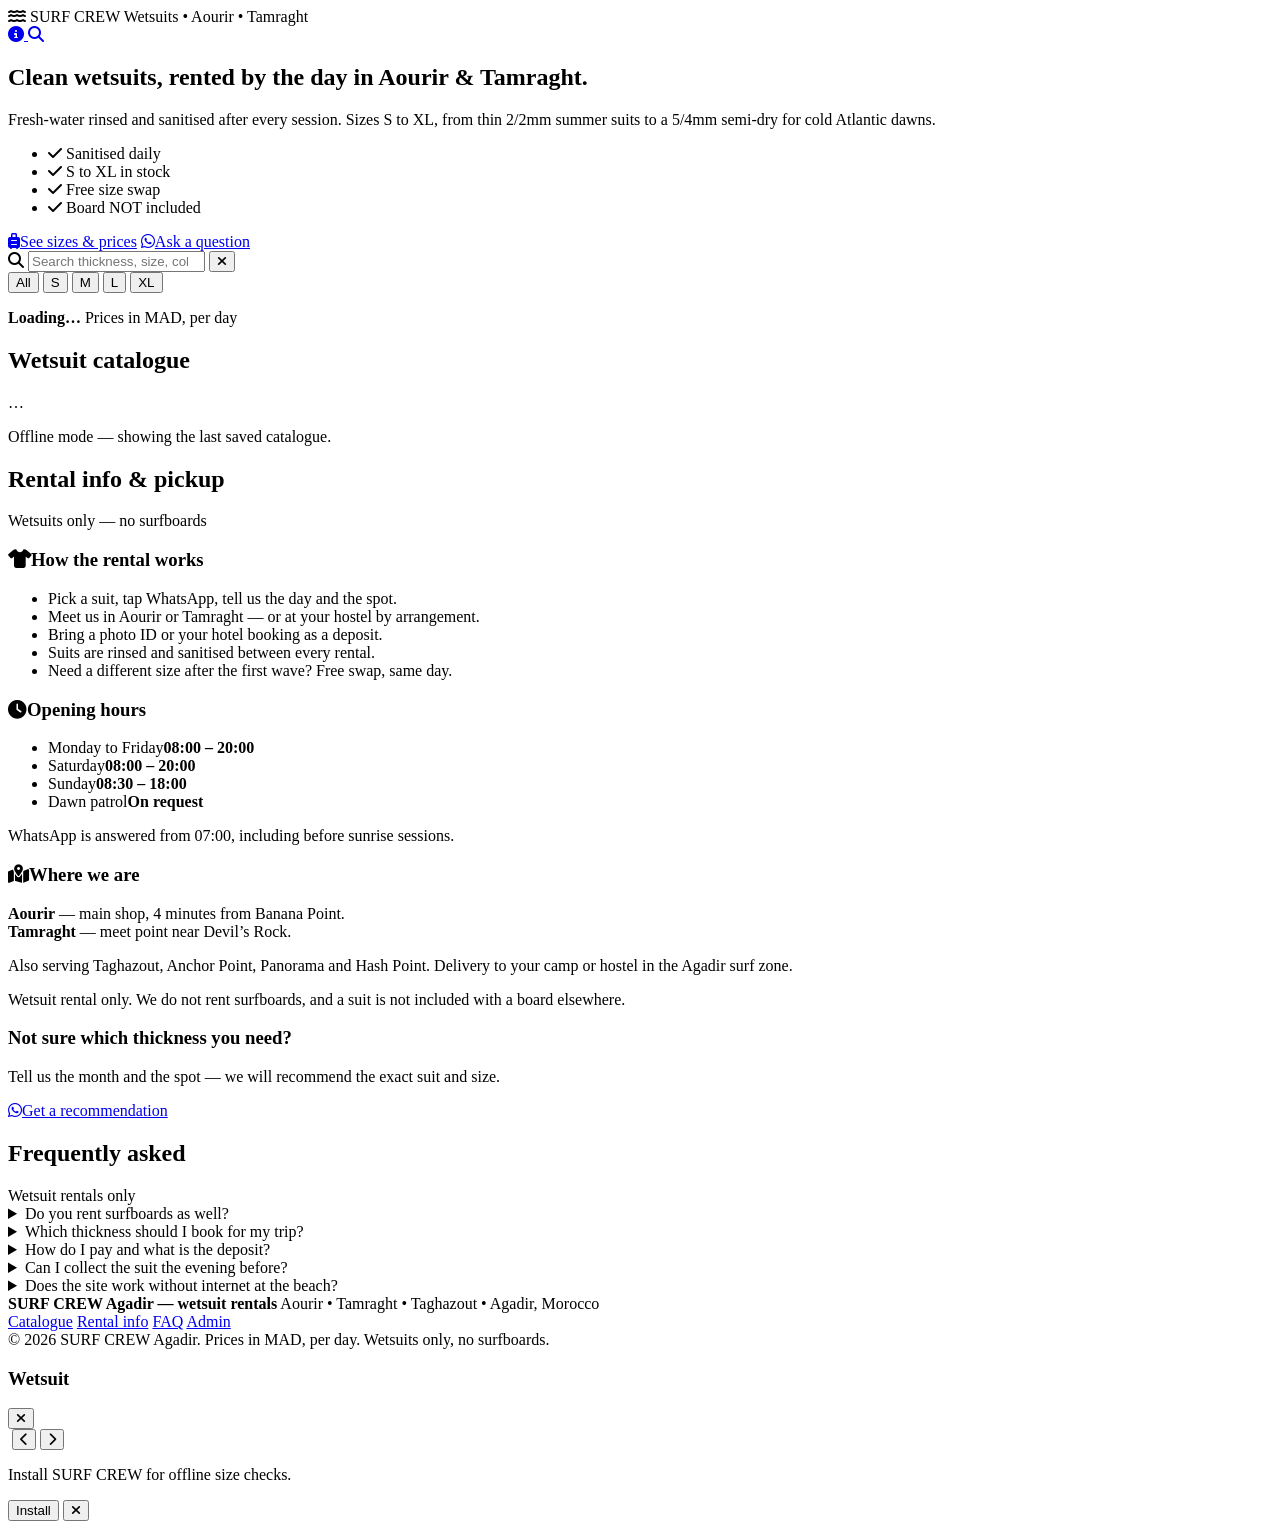
==== index.html @ 826ecfb9 "Add files via upload SURF CREW catalogue" ====
<!DOCTYPE html>
<!--
=================================================================================
  SURF CREW AGADIR - WETSUIT RENTALS  |  static catalogue, no build step
=================================================================================

  HOW TO PUT THIS WEBSITE ONLINE FOR FREE ON NETLIFY (UNDER 2 MINUTES)
  -----------------------------------------------------------------------------
  STEP 0 - Change your WhatsApp number (30 seconds, do this first)
      Open the file  js/app.js  in any text editor.
      Find the line near the top that says:
            const WHATSAPP_NUMBER = "2126XXXXXXX";
      Replace it with YOUR number in international format, digits only,
      no plus sign, no spaces, no leading zero.
      Example: local 06 12 34 56 78  becomes   const WHATSAPP_NUMBER = "212612345678";
      Save the file. Every green WhatsApp button on the site now messages you.

  STEP 1 - Drag and drop onto Netlify (about 60 seconds, no account fee)
      a) Zip this whole folder (index.html, css/, js/, content/, images/, admin/,
         manifest.json, sw.js, _redirects, robots.txt, sitemap.xml).
         On Mac: right-click the folder > Compress. On Windows: right-click > Send to > Compressed folder.
      b) Go to https://app.netlify.com/drop
      c) Drag the ZIP file onto the page. Netlify uploads it and gives you a live
         link like https://surf-crew-agadir.netlify.app  within seconds.
         The site is now LIVE and real customers can open it on their phones.
      d) Optional: "Claim your site" to keep it forever on your free account.

  STEP 2 - Optional custom domain such as surfcrewagadir.com
      a) In Netlify open: Site configuration > Domain management > Add a domain.
      b) Type your domain, then follow the DNS instructions shown
         (either change nameservers to Netlify, or add the CNAME/A record at your registrar).
      c) Wait for the free HTTPS certificate (usually a few minutes, up to 24 h for DNS).
      If you do not own a domain yet, the free .netlify.app address from STEP 1
      already works perfectly and is what you should share on Instagram and WhatsApp.

  STEP 3 - Git setup so you can use the admin panel at  /admin  (5 minutes)
      The admin panel writes to your GitHub repository, so it needs the site to be
      deployed FROM Git rather than dragged in by hand.
      a) Create a free GitHub account, then create a new EMPTY repository
         called e.g. surf-crew-agadir (do not add a README).
      b) Open a terminal in this folder and run, replacing the URL with yours:
            git init
            git add .
            git commit -m "SURF CREW Agadir wetsuit catalogue"
            git branch -M main
            git remote add origin https://github.com/YOUR-USERNAME/surf-crew-agadir.git
            git push -u origin main
      c) In Netlify: Add new site > Import an existing project > GitHub > pick
         the repository. Netlify reads netlify.toml automatically, so the build
         command and publish directory are already correct. Click Deploy.
      d) Site configuration > Identity > Enable Identity.
      e) Identity > Services > Git Gateway > Enable Git Gateway.
         (This is what lets the admin panel save to GitHub on your behalf.
          You do NOT need to create a GitHub token or paste any API key.)
      f) Identity > Invite users > invite your own email, open the invitation
         email, and set a password.
      g) Open  https://YOUR-SITE.netlify.app/admin  and log in. You can now add a
         wetsuit, upload a photo, change a price and mark stock as available,
         last one or out of stock. Saving commits a Markdown file to
         content/products/ and Netlify rebuilds the site automatically.
      Note: the drag-and-drop site from STEP 1 shows the catalogue immediately;
      only the /admin editing panel needs the GitHub + Identity steps above.

  ADDING A PRODUCT BY HAND (2 minutes)
      1. Copy any file in content/products/ and rename it, e.g. wetsuit-6-new.md
      2. Edit the lines between the two  ---  marks (name, size, price, stock, image)
      3. Put your photo in images/uploads/ and point the "image:" line at it
      4. That is all. On the next deploy the build script regenerates
         content/products/index.json for you, so there is no list to update.
      5. Commit and push (or re-drag the folder onto https://app.netlify.com/drop)
      Valid sizes are S, M, L and XL. Valid stock values are available, last, out.

  QUESTIONS ON A RENTAL?  Every WhatsApp button opens a chat with the wetsuit
  name, size and price already written for the customer.
=================================================================================
-->
<html lang="en">
<head>
  <meta charset="utf-8">
  <meta name="viewport" content="width=device-width, initial-scale=1, viewport-fit=cover">
  <title>SURF CREW Agadir — Wetsuit Rentals in Aourir &amp; Tamraght</title>
  <meta name="description" content="Rent clean, sanitised wetsuits in Aourir and Tamraght, Agadir. Sizes S to XL, summer 2/2mm to winter 5/4mm semi-dry. From 480 MAD per day. Order on WhatsApp.">
  <meta name="theme-color" content="#061525">
  <meta name="author" content="SURF CREW Agadir">
  <link rel="canonical" href="https://surfcrewagadir.com/">

  <!-- Open Graph / social sharing -->
  <meta property="og:type" content="website">
  <meta property="og:title" content="SURF CREW Agadir — Wetsuit Rentals">
  <meta property="og:description" content="Wetsuit rentals in Aourir and Tamraght. Sizes S to XL, from 480 MAD per day. Order on WhatsApp.">
  <meta property="og:image" content="images/uploads/hero-tamraght-surf.jpg">
  <meta name="twitter:card" content="summary_large_image">

  <!-- PWA -->
  <link rel="manifest" href="manifest.json">
  <link rel="icon" href="images/favicon.svg" type="image/svg+xml">
  <link rel="apple-touch-icon" href="icons/icon.svg">
  <meta name="apple-mobile-web-app-capable" content="yes">
  <meta name="apple-mobile-web-app-status-bar-style" content="black-translucent">
  <meta name="apple-mobile-web-app-title" content="SURF CREW">

  <!-- Fonts + icons -->
  <link rel="preconnect" href="https://fonts.googleapis.com">
  <link rel="preconnect" href="https://fonts.gstatic.com" crossorigin>
  <link href="https://fonts.googleapis.com/css2?family=Inter:wght@400;500;600;700;800&display=swap" rel="stylesheet">
  <link rel="stylesheet" href="https://cdn.jsdelivr.net/npm/@fortawesome/fontawesome-free@6.4.0/css/all.min.css">
  <link rel="stylesheet" href="css/style.css">

  <!-- Local business structured data (helps Google show your rental shop) -->
  <script type="application/ld+json">
  {
    "@context": "https://schema.org",
    "@type": "SportingGoodsStore",
    "name": "SURF CREW Agadir",
    "description": "Wetsuit rentals in Aourir and Tamraght, Agadir, Morocco. Sizes S to XL from 480 MAD per day.",
    "image": "images/uploads/hero-tamraght-surf.jpg",
    "priceRange": "480-950 MAD",
    "areaServed": ["Aourir", "Tamraght", "Taghazout", "Agadir"],
    "address": {
      "@type": "PostalAddress",
      "addressLocality": "Aourir",
      "addressRegion": "Agadir",
      "addressCountry": "MA"
    },
    "openingHours": "Mo-Su 08:00-20:00"
  }
  </script>
</head>
<body>
  <a class="sr-only" href="#catalog-section">Skip to the wetsuit catalogue</a>

  <header class="site-header" id="site-header">
    <div class="header-inner">
      <div class="brand">
        <span class="brand-mark" aria-hidden="true"><i class="fa-solid fa-water"></i></span>
        <span class="brand-text">
          <span class="brand-name">SURF CREW</span>
          <span class="brand-sub">Wetsuits • Aourir • Tamraght</span>
        </span>
      </div>
      <div class="header-actions">
        <a class="icon-btn" href="#info-section" aria-label="Rental info and opening hours">
          <i class="fa-solid fa-circle-info" aria-hidden="true"></i>
        </a>
        <a class="icon-btn" href="#catalog-section" aria-label="Browse wetsuits">
          <i class="fa-solid fa-magnifying-glass" aria-hidden="true"></i>
        </a>
      </div>
    </div>
  </header>

  <main>
    <section class="hero" id="hero-section">
      <div class="wrap">
        <h2>Clean wetsuits, rented by the day in Aourir &amp; Tamraght.</h2>
        <p>Fresh-water rinsed and sanitised after every session. Sizes S to XL, from thin 2/2mm summer suits to a 5/4mm semi-dry for cold Atlantic dawns.</p>
        <ul class="hero-points">
          <li><i class="fa-solid fa-check" aria-hidden="true"></i> Sanitised daily</li>
          <li><i class="fa-solid fa-check" aria-hidden="true"></i> S to XL in stock</li>
          <li><i class="fa-solid fa-check" aria-hidden="true"></i> Free size swap</li>
          <li><i class="fa-solid fa-check" aria-hidden="true"></i> Board NOT included</li>
        </ul>
        <div class="hero-cta">
          <a class="btn btn-accent" href="#catalog-section"><i class="fa-solid fa-suitcase-rolling" aria-hidden="true"></i>See sizes &amp; prices</a>
          <a class="btn btn-ghost" data-wa-link="hero" href="https://wa.me/2126XXXXXXX?text=Hi%20SURF%20CREW%20Agadir%2C%20I%20would%20like%20to%20rent%20a%20wetsuit." target="_blank" rel="noopener"><i class="fa-brands fa-whatsapp" aria-hidden="true"></i>Ask a question</a>
        </div>
      </div>
    </section>

    <section class="filter-bar" id="filter-bar" aria-label="Filter wetsuits">
      <div class="filter-inner">
        <div class="search-field">
          <i class="fa-solid fa-magnifying-glass search-icon" aria-hidden="true"></i>
          <label class="sr-only" for="search-input">Search wetsuits by name, size or thickness</label>
          <input id="search-input" type="search" placeholder="Search thickness, size, colour…" autocomplete="off" enterkeyhint="search">
          <button class="search-clear" id="search-clear" type="button" aria-label="Clear search"><i class="fa-solid fa-xmark" aria-hidden="true"></i></button>
        </div>

        <div class="size-chips" role="group" aria-label="Filter by size">
          <button class="chip" type="button" data-size="ALL" aria-pressed="true">All</button>
          <button class="chip" type="button" data-size="S" aria-pressed="false">S</button>
          <button class="chip" type="button" data-size="M" aria-pressed="false">M</button>
          <button class="chip" type="button" data-size="L" aria-pressed="false">L</button>
          <button class="chip" type="button" data-size="XL" aria-pressed="false">XL</button>
        </div>

        <p class="result-line">
          <strong id="result-count">Loading…</strong>
          <span>Prices in MAD, per day</span>
        </p>
      </div>
    </section>

    <section class="catalog wrap" id="catalog-section" aria-labelledby="catalog-title">
      <div class="section-head">
        <h2 id="catalog-title">Wetsuit catalogue</h2>
        <span id="result-summary" aria-live="polite">…</span>
      </div>

      <p class="offline-note" id="offline-note" role="status">Offline mode — showing the last saved catalogue.</p>

      <div class="skeleton-grid" id="skeleton" aria-hidden="true">
        <div class="skeleton-card"></div>
        <div class="skeleton-card"></div>
        <div class="skeleton-card"></div>
        <div class="skeleton-card"></div>
      </div>

      <ul class="product-grid" id="product-grid" aria-busy="true"></ul>

      <div class="empty-state" id="empty-state" hidden>
        <h3>No wetsuit matches this filter</h3>
        <p>Try another size, clear the search, or message us — we often have an unlisted suit in the van.</p>
        <button class="btn btn-accent" type="button" id="reset-filters">
          <i class="fa-solid fa-rotate-left" aria-hidden="true"></i>Reset filters
        </button>
      </div>
    </section>

    <section class="info-section wrap" id="info-section" aria-labelledby="info-title">
      <div class="section-head">
        <h2 id="info-title">Rental info &amp; pickup</h2>
        <span>Wetsuits only — no surfboards</span>
      </div>

      <div class="info-grid">
        <article class="info-card">
          <h3><i class="fa-solid fa-shirt" aria-hidden="true"></i>How the rental works</h3>
          <ul>
            <li>Pick a suit, tap WhatsApp, tell us the day and the spot.</li>
            <li>Meet us in Aourir or Tamraght — or at your hostel by arrangement.</li>
            <li>Bring a photo ID or your hotel booking as a deposit.</li>
            <li>Suits are rinsed and sanitised between every rental.</li>
            <li>Need a different size after the first wave? Free swap, same day.</li>
          </ul>
        </article>

        <article class="info-card">
          <h3><i class="fa-solid fa-clock" aria-hidden="true"></i>Opening hours</h3>
          <ul class="hours-list">
            <li><span>Monday to Friday</span><b>08:00 – 20:00</b></li>
            <li><span>Saturday</span><b>08:00 – 20:00</b></li>
            <li><span>Sunday</span><b>08:30 – 18:00</b></li>
            <li><span>Dawn patrol</span><b>On request</b></li>
          </ul>
          <p>WhatsApp is answered from 07:00, including before sunrise sessions.</p>
        </article>

        <article class="info-card">
          <h3><i class="fa-solid fa-map-location-dot" aria-hidden="true"></i>Where we are</h3>
          <p><strong>Aourir</strong> — main shop, 4 minutes from Banana Point.<br>
             <strong>Tamraght</strong> — meet point near Devil’s Rock.</p>
          <p>Also serving Taghazout, Anchor Point, Panorama and Hash Point. Delivery to your camp or hostel in the Agadir surf zone.</p>
          <p class="price-unit">Wetsuit rental only. We do not rent surfboards, and a suit is not included with a board elsewhere.</p>
        </article>
      </div>

      <div class="book-strip">
        <div>
          <h3>Not sure which thickness you need?</h3>
          <p>Tell us the month and the spot — we will recommend the exact suit and size.</p>
        </div>
        <a class="btn btn-wa" data-wa-link="hero" href="https://wa.me/2126XXXXXXX?text=Hi%20SURF%20CREW%20Agadir%2C%20which%20wetsuit%20do%20you%20recommend%20for%20my%20dates%3F" target="_blank" rel="noopener"><i class="fa-brands fa-whatsapp" aria-hidden="true"></i>Get a recommendation</a>
      </div>
    </section>

    <section class="faq wrap" id="faq-section" aria-labelledby="faq-title">
      <div class="section-head">
        <h2 id="faq-title">Frequently asked</h2>
        <span>Wetsuit rentals only</span>
      </div>

      <details>
        <summary>Do you rent surfboards as well?</summary>
        <p>No. SURF CREW Agadir rents wetsuits only, so every suit in the quiver is kept in rental condition and properly sanitised. For boards, ask us on WhatsApp and we will point you to a trusted shop in Aourir or Tamraght.</p>
      </details>

      <details>
        <summary>Which thickness should I book for my trip?</summary>
        <p>June to September: 2/2mm or 3/2mm. October to May: 4/3mm. December to February, or if you feel the cold: 5/4mm semi-dry.</p>
      </details>

      <details>
        <summary>How do I pay and what is the deposit?</summary>
        <p>Cash in MAD on pickup, or arrange a transfer with us in advance. We hold a photo ID or your accommodation booking as a deposit and return it with the suit.</p>
      </details>

      <details>
        <summary>Can I collect the suit the evening before?</summary>
        <p>Yes, collection from 18:00 the day before costs nothing extra when the suit is free, so you can be in the water at first light.</p>
      </details>

      <details>
        <summary>Does the site work without internet at the beach?</summary>
        <p>Yes. Install it on your phone from your browser menu (“Add to Home Screen”). The catalogue then opens offline from your last visit, and your WhatsApp order queues until you have signal again.</p>
      </details>
    </section>
  </main>

  <footer class="site-footer">
    <div class="footer-inner">
      <strong>SURF CREW Agadir — wetsuit rentals</strong>
      <span>Aourir • Tamraght • Taghazout • Agadir, Morocco</span>
      <div class="footer-links">
        <a href="#catalog-section">Catalogue</a>
        <a href="#info-section">Rental info</a>
        <a href="#faq-section">FAQ</a>
        <a href="admin/">Admin</a>
      </div>
      <span>&copy; <span id="year">2026</span> SURF CREW Agadir. Prices in MAD, per day. Wetsuits only, no surfboards.</span>
    </div>
  </footer>

  <!-- Fullscreen photo lightbox -->
  <div class="lightbox" id="lightbox" role="dialog" aria-modal="true" aria-labelledby="lightbox-title" aria-hidden="true">
    <div class="lightbox-top">
      <h3 id="lightbox-title">Wetsuit</h3>
      <button class="icon-btn" id="lightbox-close" type="button" aria-label="Close photo"><i class="fa-solid fa-xmark" aria-hidden="true"></i></button>
    </div>
    <div class="lightbox-stage">
      <img id="lightbox-image" src="" alt="">
      <button class="lb-nav lb-prev" id="lb-prev" type="button" aria-label="Previous wetsuit"><i class="fa-solid fa-chevron-left" aria-hidden="true"></i></button>
      <button class="lb-nav lb-next" id="lb-next" type="button" aria-label="Next wetsuit"><i class="fa-solid fa-chevron-right" aria-hidden="true"></i></button>
    </div>
    <div class="lightbox-bottom">
      <div class="lb-text">
        <p class="lb-meta" id="lightbox-meta"></p>
        <p class="lb-desc" id="lightbox-description"></p>
      </div>
      <div id="lightbox-actions"></div>
    </div>
  </div>

  <!-- Install to home screen prompt -->
  <div class="install-bar" id="install-bar" role="region" aria-label="Install app">
    <p id="install-text">Install SURF CREW for offline size checks.</p>
    <button id="install-go" type="button">Install</button>
    <button class="dismiss" id="install-dismiss" type="button" aria-label="Dismiss install prompt"><i class="fa-solid fa-xmark" aria-hidden="true"></i></button>
  </div>

  <div class="toast" id="toast" role="status" aria-live="polite"></div>

  <script src="js/app.js" defer></script>
  <script>
    /* Netlify Identity sends invite / password-recovery links back to the site
       root. Forward the token to the admin panel so the owner can set a
       password without editing the URL by hand. */
    (function () {
      var hash = window.location.hash;
      if (!hash || hash.indexOf("invite_token") === -1 && hash.indexOf("confirmation_token") === -1 && hash.indexOf("recovery_token") === -1) return;
      window.location.replace("/admin/" + hash);
    })();
  </script>
</body>
</html>
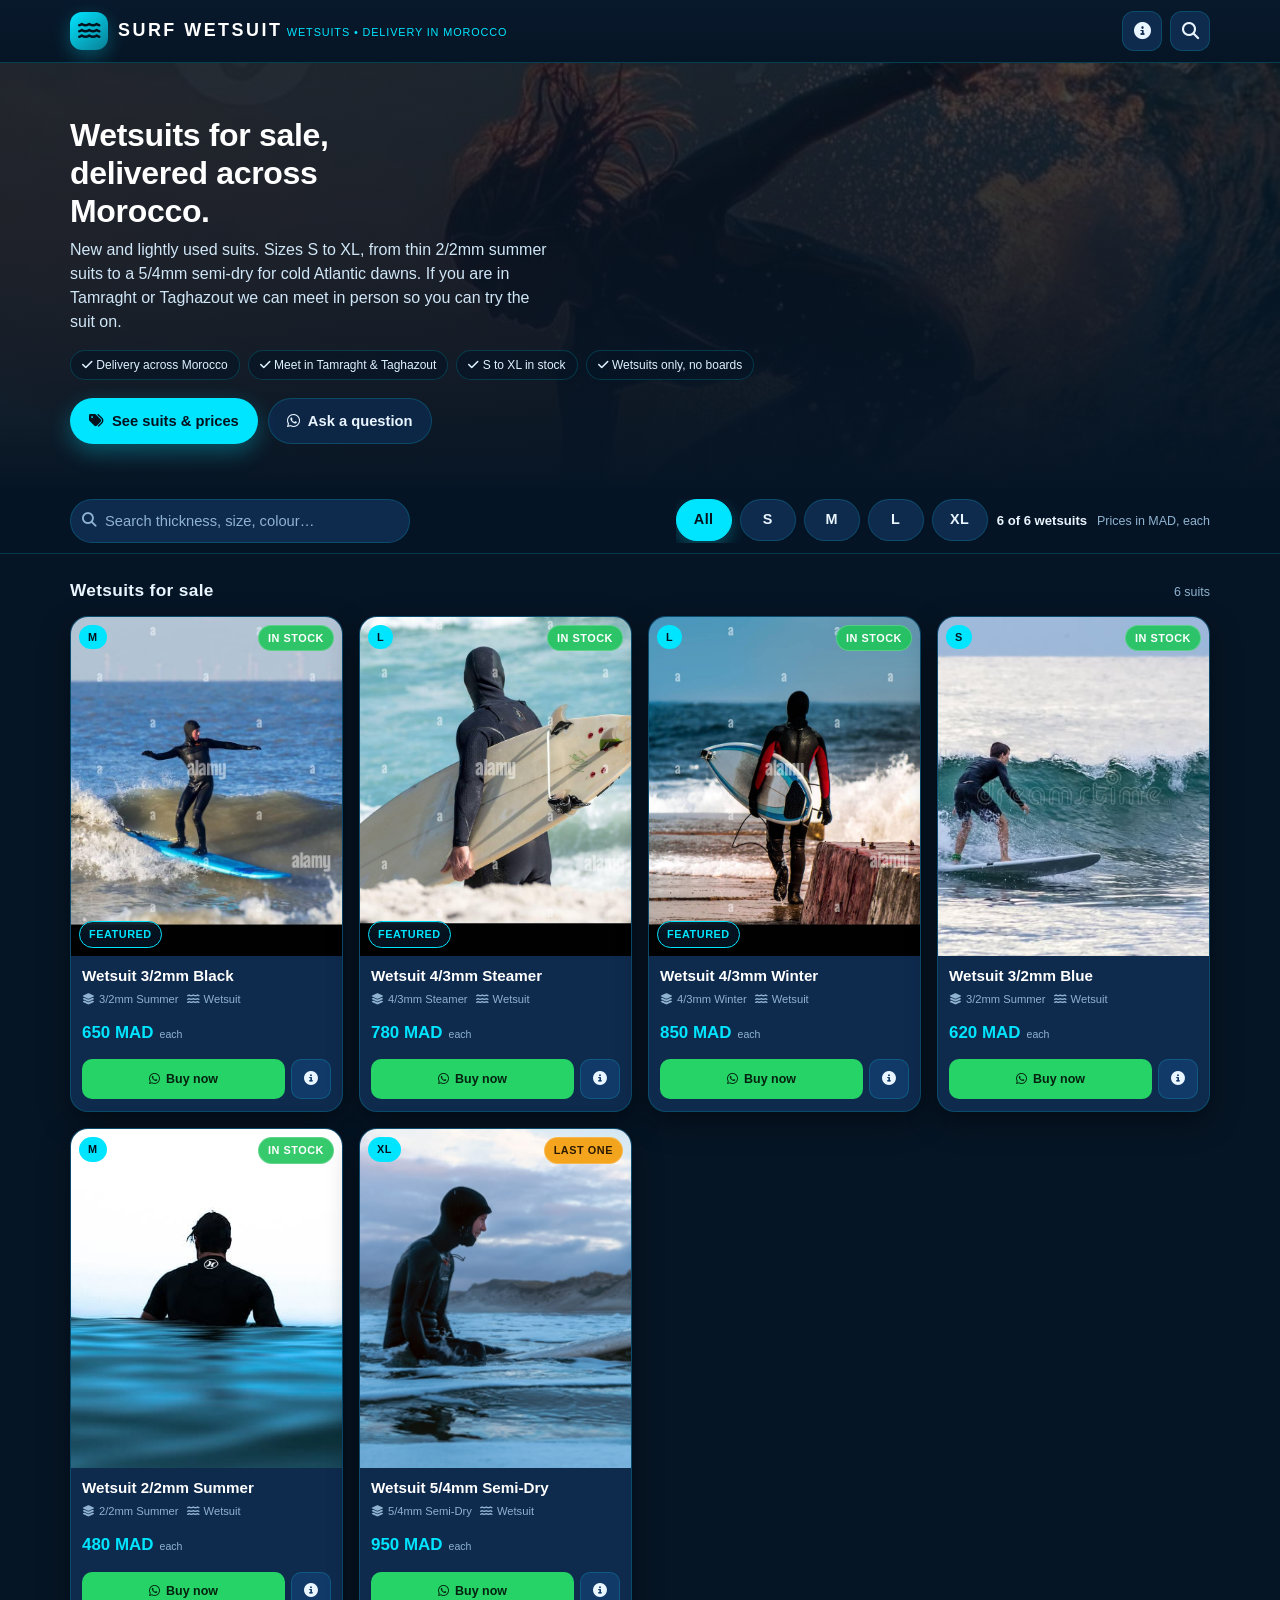
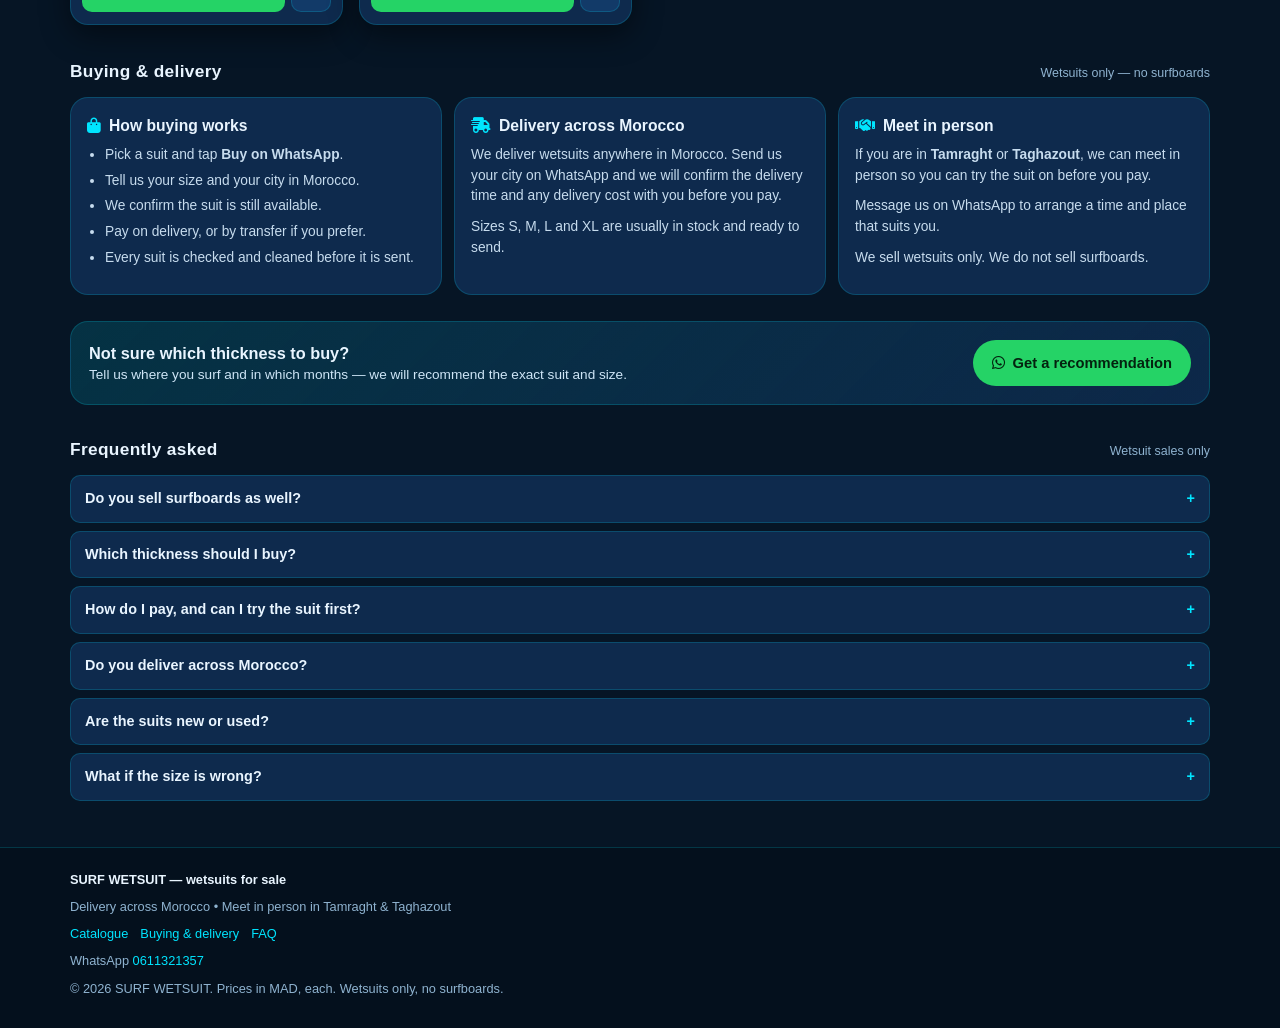
==== commit cc890300: "Switch to selling wetsuits, rename to SURF WETSUIT" ====
--- a/index.html
+++ b/index.html
@@ -1,31 +1,30 @@
 <!DOCTYPE html>
 <!--
 =================================================================================
-  SURF CREW AGADIR - WETSUIT RENTALS  |  static catalogue, no build step
+  SURF WETSUIT - WETSUIT SHOP  |  static catalogue, no build step
 =================================================================================
 
   HOW TO PUT THIS WEBSITE ONLINE FOR FREE ON NETLIFY (UNDER 2 MINUTES)
   -----------------------------------------------------------------------------
-  STEP 0 - Change your WhatsApp number (30 seconds, do this first)
-      Open the file  js/app.js  in any text editor.
-      Find the line near the top that says:
-            const WHATSAPP_NUMBER = "2126XXXXXXX";
-      Replace it with YOUR number in international format, digits only,
-      no plus sign, no spaces, no leading zero.
-      Example: local 06 12 34 56 78  becomes   const WHATSAPP_NUMBER = "212612345678";
-      Save the file. Every green WhatsApp button on the site now messages you.
+  STEP 0 - Your WhatsApp number
+      The number is already set to 212611321357 (0611321357 in Morocco).
+      To change it, open  js/app.js  and edit the line near the top:
+            const WHATSAPP_NUMBER = "212611321357";
+      International format, digits only, no plus sign, no leading zero.
+      Example: local 06 11 32 13 57  becomes   const WHATSAPP_NUMBER = "212611321357";
+      Save the file. Every green Buy button on the site messages you.
 
   STEP 1 - Drag and drop onto Netlify (about 60 seconds, no account fee)
       a) Zip this whole folder (index.html, css/, js/, content/, images/, admin/,
-         manifest.json, sw.js, _redirects, robots.txt, sitemap.xml).
+         robots.txt, sitemap.xml).
          On Mac: right-click the folder > Compress. On Windows: right-click > Send to > Compressed folder.
       b) Go to https://app.netlify.com/drop
       c) Drag the ZIP file onto the page. Netlify uploads it and gives you a live
-         link like https://surf-crew-agadir.netlify.app  within seconds.
+         link like https://surf-wetsuit.netlify.app  within seconds.
          The site is now LIVE and real customers can open it on their phones.
       d) Optional: "Claim your site" to keep it forever on your free account.
 
-  STEP 2 - Optional custom domain such as surfcrewagadir.com
+  STEP 2 - Optional custom domain such as surfwetsuit.com
       a) In Netlify open: Site configuration > Domain management > Add a domain.
       b) Type your domain, then follow the DNS instructions shown
          (either change nameservers to Netlify, or add the CNAME/A record at your registrar).
@@ -37,26 +36,24 @@
       The admin panel writes to your GitHub repository, so it needs the site to be
       deployed FROM Git rather than dragged in by hand.
       a) Create a free GitHub account, then create a new EMPTY repository
-         called e.g. surf-crew-agadir (do not add a README).
+         called e.g. surf-wetsuit (do not add a README).
       b) Open a terminal in this folder and run, replacing the URL with yours:
             git init
             git add .
-            git commit -m "SURF CREW Agadir wetsuit catalogue"
+            git commit -m "SURF WETSUIT shop"
             git branch -M main
-            git remote add origin https://github.com/YOUR-USERNAME/surf-crew-agadir.git
+            git remote add origin https://github.com/YOUR-USERNAME/surf-wetsuit.git
             git push -u origin main
       c) In Netlify: Add new site > Import an existing project > GitHub > pick
          the repository. Netlify reads netlify.toml automatically, so the build
          command and publish directory are already correct. Click Deploy.
       d) Site configuration > Identity > Enable Identity.
       e) Identity > Services > Git Gateway > Enable Git Gateway.
-         (This is what lets the admin panel save to GitHub on your behalf.
-          You do NOT need to create a GitHub token or paste any API key.)
       f) Identity > Invite users > invite your own email, open the invitation
          email, and set a password.
       g) Open  https://YOUR-SITE.netlify.app/admin  and log in. You can now add a
-         wetsuit, upload a photo, change a price and mark stock as available,
-         last one or out of stock. Saving commits a Markdown file to
+         suit, upload a photo, change a price and mark stock as in stock,
+         last one or sold out. Saving commits a Markdown file to
          content/products/ and Netlify rebuilds the site automatically.
       Note: the drag-and-drop site from STEP 1 shows the catalogue immediately;
       only the /admin editing panel needs the GitHub + Identity steps above.
@@ -69,8 +66,9 @@
          content/products/index.json for you, so there is no list to update.
       5. Commit and push (or re-drag the folder onto https://app.netlify.com/drop)
       Valid sizes are S, M, L and XL. Valid stock values are available, last, out.
-
-  QUESTIONS ON A RENTAL?  Every WhatsApp button opens a chat with the wetsuit
+      A product is a suit FOR SALE. There is no rental price or rental period.
+
+  ANY QUESTION ABOUT A SUIT?  Every WhatsApp button opens a chat with the wetsuit
   name, size and price already written for the customer.
 =================================================================================
 -->
@@ -78,26 +76,23 @@
 <head>
   <meta charset="utf-8">
   <meta name="viewport" content="width=device-width, initial-scale=1, viewport-fit=cover">
-  <title>SURF CREW Agadir — Wetsuit Rentals in Aourir &amp; Tamraght</title>
-  <meta name="description" content="Rent clean, sanitised wetsuits in Aourir and Tamraght, Agadir. Sizes S to XL, summer 2/2mm to winter 5/4mm semi-dry. From 480 MAD per day. Order on WhatsApp.">
+  <title>SURF WETSUIT — Wetsuits for Sale, Delivery Across Morocco</title>
+  <meta name="description" content="Buy new and lightly used wetsuits with delivery across Morocco. Sizes S to XL, summer 2/2mm to winter 5/4mm semi-dry. From 480 MAD. Meet in person in Tamraght or Taghazout. Order on WhatsApp 0611321357.">
   <meta name="theme-color" content="#061525">
-  <meta name="author" content="SURF CREW Agadir">
-  <link rel="canonical" href="https://surfcrewagadir.com/">
+  <meta name="author" content="SURF WETSUIT">
+  <link rel="canonical" href="https://surf-wetsuit.netlify.app/">
 
   <!-- Open Graph / social sharing -->
   <meta property="og:type" content="website">
-  <meta property="og:title" content="SURF CREW Agadir — Wetsuit Rentals">
-  <meta property="og:description" content="Wetsuit rentals in Aourir and Tamraght. Sizes S to XL, from 480 MAD per day. Order on WhatsApp.">
+  <meta property="og:title" content="SURF WETSUIT — Wetsuits for Sale">
+  <meta property="og:description" content="New and lightly used wetsuits, delivered across Morocco. Sizes S to XL, from 480 MAD. Meet in person in Tamraght or Taghazout.">
   <meta property="og:image" content="images/uploads/hero-tamraght-surf.jpg">
   <meta name="twitter:card" content="summary_large_image">
 
-  <!-- PWA -->
-  <link rel="manifest" href="manifest.json">
+  <!-- Icons -->
   <link rel="icon" href="images/favicon.svg" type="image/svg+xml">
   <link rel="apple-touch-icon" href="icons/icon.svg">
-  <meta name="apple-mobile-web-app-capable" content="yes">
-  <meta name="apple-mobile-web-app-status-bar-style" content="black-translucent">
-  <meta name="apple-mobile-web-app-title" content="SURF CREW">
+  <meta name="apple-mobile-web-app-title" content="SURF WETSUIT">
 
   <!-- Fonts + icons -->
   <link rel="preconnect" href="https://fonts.googleapis.com">
@@ -106,23 +101,18 @@
   <link rel="stylesheet" href="https://cdn.jsdelivr.net/npm/@fortawesome/fontawesome-free@6.4.0/css/all.min.css">
   <link rel="stylesheet" href="css/style.css">
 
-  <!-- Local business structured data (helps Google show your rental shop) -->
+  <!-- Shop structured data (helps Google show your listings) -->
   <script type="application/ld+json">
   {
     "@context": "https://schema.org",
     "@type": "SportingGoodsStore",
-    "name": "SURF CREW Agadir",
-    "description": "Wetsuit rentals in Aourir and Tamraght, Agadir, Morocco. Sizes S to XL from 480 MAD per day.",
+    "name": "SURF WETSUIT",
+    "description": "Wetsuits for sale with delivery across Morocco. Sizes S to XL from 480 MAD. Wetsuits only, no surfboards.",
     "image": "images/uploads/hero-tamraght-surf.jpg",
     "priceRange": "480-950 MAD",
-    "areaServed": ["Aourir", "Tamraght", "Taghazout", "Agadir"],
-    "address": {
-      "@type": "PostalAddress",
-      "addressLocality": "Aourir",
-      "addressRegion": "Agadir",
-      "addressCountry": "MA"
-    },
-    "openingHours": "Mo-Su 08:00-20:00"
+    "telephone": "+212611321357",
+    "areaServed": "Morocco",
+    "availableDeliveryMethod": "https://schema.org/ParcelService"
   }
   </script>
 </head>
@@ -134,12 +124,12 @@
       <div class="brand">
         <span class="brand-mark" aria-hidden="true"><i class="fa-solid fa-water"></i></span>
         <span class="brand-text">
-          <span class="brand-name">SURF CREW</span>
-          <span class="brand-sub">Wetsuits • Aourir • Tamraght</span>
+          <span class="brand-name">SURF WETSUIT</span>
+          <span class="brand-sub">Wetsuits • Delivery in Morocco</span>
         </span>
       </div>
       <div class="header-actions">
-        <a class="icon-btn" href="#info-section" aria-label="Rental info and opening hours">
+        <a class="icon-btn" href="#info-section" aria-label="Buying and delivery info">
           <i class="fa-solid fa-circle-info" aria-hidden="true"></i>
         </a>
         <a class="icon-btn" href="#catalog-section" aria-label="Browse wetsuits">
@@ -152,17 +142,17 @@
   <main>
     <section class="hero" id="hero-section">
       <div class="wrap">
-        <h2>Clean wetsuits, rented by the day in Aourir &amp; Tamraght.</h2>
-        <p>Fresh-water rinsed and sanitised after every session. Sizes S to XL, from thin 2/2mm summer suits to a 5/4mm semi-dry for cold Atlantic dawns.</p>
+        <h2>Wetsuits for sale, delivered across Morocco.</h2>
+        <p>New and lightly used suits. Sizes S to XL, from thin 2/2mm summer suits to a 5/4mm semi-dry for cold Atlantic dawns. If you are in Tamraght or Taghazout we can meet in person so you can try the suit on.</p>
         <ul class="hero-points">
-          <li><i class="fa-solid fa-check" aria-hidden="true"></i> Sanitised daily</li>
+          <li><i class="fa-solid fa-check" aria-hidden="true"></i> Delivery across Morocco</li>
+          <li><i class="fa-solid fa-check" aria-hidden="true"></i> Meet in Tamraght &amp; Taghazout</li>
           <li><i class="fa-solid fa-check" aria-hidden="true"></i> S to XL in stock</li>
-          <li><i class="fa-solid fa-check" aria-hidden="true"></i> Free size swap</li>
-          <li><i class="fa-solid fa-check" aria-hidden="true"></i> Board NOT included</li>
+          <li><i class="fa-solid fa-check" aria-hidden="true"></i> Wetsuits only, no boards</li>
         </ul>
         <div class="hero-cta">
-          <a class="btn btn-accent" href="#catalog-section"><i class="fa-solid fa-suitcase-rolling" aria-hidden="true"></i>See sizes &amp; prices</a>
-          <a class="btn btn-ghost" data-wa-link="hero" href="https://wa.me/2126XXXXXXX?text=Hi%20SURF%20CREW%20Agadir%2C%20I%20would%20like%20to%20rent%20a%20wetsuit." target="_blank" rel="noopener"><i class="fa-brands fa-whatsapp" aria-hidden="true"></i>Ask a question</a>
+          <a class="btn btn-accent" href="#catalog-section"><i class="fa-solid fa-tags" aria-hidden="true"></i>See suits &amp; prices</a>
+          <a class="btn btn-ghost" data-wa-link="hero" href="https://wa.me/212611321357?text=Hi%20SURF%20WETSUIT%2C%20I%20would%20like%20to%20buy%20a%20wetsuit." target="_blank" rel="noopener"><i class="fa-brands fa-whatsapp" aria-hidden="true"></i>Ask a question</a>
         </div>
       </div>
     </section>
@@ -186,18 +176,16 @@
 
         <p class="result-line">
           <strong id="result-count">Loading…</strong>
-          <span>Prices in MAD, per day</span>
+          <span>Prices in MAD, each</span>
         </p>
       </div>
     </section>
 
     <section class="catalog wrap" id="catalog-section" aria-labelledby="catalog-title">
       <div class="section-head">
-        <h2 id="catalog-title">Wetsuit catalogue</h2>
+        <h2 id="catalog-title">Wetsuits for sale</h2>
         <span id="result-summary" aria-live="polite">…</span>
       </div>
-
-      <p class="offline-note" id="offline-note" role="status">Offline mode — showing the last saved catalogue.</p>
 
       <div class="skeleton-grid" id="skeleton" aria-hidden="true">
         <div class="skeleton-card"></div>
@@ -210,7 +198,7 @@
 
       <div class="empty-state" id="empty-state" hidden>
         <h3>No wetsuit matches this filter</h3>
-        <p>Try another size, clear the search, or message us — we often have an unlisted suit in the van.</p>
+        <p>Try another size, clear the search, or message us — we often have suits that are not listed here yet.</p>
         <button class="btn btn-accent" type="button" id="reset-filters">
           <i class="fa-solid fa-rotate-left" aria-hidden="true"></i>Reset filters
         </button>
@@ -219,95 +207,94 @@
 
     <section class="info-section wrap" id="info-section" aria-labelledby="info-title">
       <div class="section-head">
-        <h2 id="info-title">Rental info &amp; pickup</h2>
+        <h2 id="info-title">Buying &amp; delivery</h2>
         <span>Wetsuits only — no surfboards</span>
       </div>
 
       <div class="info-grid">
         <article class="info-card">
-          <h3><i class="fa-solid fa-shirt" aria-hidden="true"></i>How the rental works</h3>
+          <h3><i class="fa-solid fa-bag-shopping" aria-hidden="true"></i>How buying works</h3>
           <ul>
-            <li>Pick a suit, tap WhatsApp, tell us the day and the spot.</li>
-            <li>Meet us in Aourir or Tamraght — or at your hostel by arrangement.</li>
-            <li>Bring a photo ID or your hotel booking as a deposit.</li>
-            <li>Suits are rinsed and sanitised between every rental.</li>
-            <li>Need a different size after the first wave? Free swap, same day.</li>
+            <li>Pick a suit and tap <strong>Buy on WhatsApp</strong>.</li>
+            <li>Tell us your size and your city in Morocco.</li>
+            <li>We confirm the suit is still available.</li>
+            <li>Pay on delivery, or by transfer if you prefer.</li>
+            <li>Every suit is checked and cleaned before it is sent.</li>
           </ul>
         </article>
 
         <article class="info-card">
-          <h3><i class="fa-solid fa-clock" aria-hidden="true"></i>Opening hours</h3>
-          <ul class="hours-list">
-            <li><span>Monday to Friday</span><b>08:00 – 20:00</b></li>
-            <li><span>Saturday</span><b>08:00 – 20:00</b></li>
-            <li><span>Sunday</span><b>08:30 – 18:00</b></li>
-            <li><span>Dawn patrol</span><b>On request</b></li>
-          </ul>
-          <p>WhatsApp is answered from 07:00, including before sunrise sessions.</p>
+          <h3><i class="fa-solid fa-truck-fast" aria-hidden="true"></i>Delivery across Morocco</h3>
+          <p>We deliver wetsuits anywhere in Morocco. Send us your city on WhatsApp and we will confirm the delivery time and any delivery cost with you before you pay.</p>
+          <p>Sizes S, M, L and XL are usually in stock and ready to send.</p>
         </article>
 
         <article class="info-card">
-          <h3><i class="fa-solid fa-map-location-dot" aria-hidden="true"></i>Where we are</h3>
-          <p><strong>Aourir</strong> — main shop, 4 minutes from Banana Point.<br>
-             <strong>Tamraght</strong> — meet point near Devil’s Rock.</p>
-          <p>Also serving Taghazout, Anchor Point, Panorama and Hash Point. Delivery to your camp or hostel in the Agadir surf zone.</p>
-          <p class="price-unit">Wetsuit rental only. We do not rent surfboards, and a suit is not included with a board elsewhere.</p>
+          <h3><i class="fa-solid fa-handshake" aria-hidden="true"></i>Meet in person</h3>
+          <p>If you are in <strong>Tamraght</strong> or <strong>Taghazout</strong>, we can meet in person so you can try the suit on before you pay.</p>
+          <p>Message us on WhatsApp to arrange a time and place that suits you.</p>
+          <p class="price-unit">We sell wetsuits only. We do not sell surfboards.</p>
         </article>
       </div>
 
       <div class="book-strip">
         <div>
-          <h3>Not sure which thickness you need?</h3>
-          <p>Tell us the month and the spot — we will recommend the exact suit and size.</p>
+          <h3>Not sure which thickness to buy?</h3>
+          <p>Tell us where you surf and in which months — we will recommend the exact suit and size.</p>
         </div>
-        <a class="btn btn-wa" data-wa-link="hero" href="https://wa.me/2126XXXXXXX?text=Hi%20SURF%20CREW%20Agadir%2C%20which%20wetsuit%20do%20you%20recommend%20for%20my%20dates%3F" target="_blank" rel="noopener"><i class="fa-brands fa-whatsapp" aria-hidden="true"></i>Get a recommendation</a>
+        <a class="btn btn-wa" data-wa-link="hero" href="https://wa.me/212611321357?text=Hi%20SURF%20WETSUIT%2C%20which%20wetsuit%20do%20you%20recommend%20for%20me%3F" target="_blank" rel="noopener"><i class="fa-brands fa-whatsapp" aria-hidden="true"></i>Get a recommendation</a>
       </div>
     </section>
 
     <section class="faq wrap" id="faq-section" aria-labelledby="faq-title">
       <div class="section-head">
         <h2 id="faq-title">Frequently asked</h2>
-        <span>Wetsuit rentals only</span>
-      </div>
-
-      <details>
-        <summary>Do you rent surfboards as well?</summary>
-        <p>No. SURF CREW Agadir rents wetsuits only, so every suit in the quiver is kept in rental condition and properly sanitised. For boards, ask us on WhatsApp and we will point you to a trusted shop in Aourir or Tamraght.</p>
-      </details>
-
-      <details>
-        <summary>Which thickness should I book for my trip?</summary>
-        <p>June to September: 2/2mm or 3/2mm. October to May: 4/3mm. December to February, or if you feel the cold: 5/4mm semi-dry.</p>
-      </details>
-
-      <details>
-        <summary>How do I pay and what is the deposit?</summary>
-        <p>Cash in MAD on pickup, or arrange a transfer with us in advance. We hold a photo ID or your accommodation booking as a deposit and return it with the suit.</p>
-      </details>
-
-      <details>
-        <summary>Can I collect the suit the evening before?</summary>
-        <p>Yes, collection from 18:00 the day before costs nothing extra when the suit is free, so you can be in the water at first light.</p>
-      </details>
-
-      <details>
-        <summary>Does the site work without internet at the beach?</summary>
-        <p>Yes. Install it on your phone from your browser menu (“Add to Home Screen”). The catalogue then opens offline from your last visit, and your WhatsApp order queues until you have signal again.</p>
+        <span>Wetsuit sales only</span>
+      </div>
+
+      <details>
+        <summary>Do you sell surfboards as well?</summary>
+        <p>No. We sell wetsuits only, so every suit we hold is checked and cleaned before it goes out. For boards, ask us on WhatsApp and we will point you to a trusted shop in the area.</p>
+      </details>
+
+      <details>
+        <summary>Which thickness should I buy?</summary>
+        <p>If you surf here year round: a 4/3mm covers October to May and a 3/2mm covers the summer. June to September: 2/2mm or 3/2mm. December to February, or if you feel the cold: 5/4mm semi-dry.</p>
+      </details>
+
+      <details>
+        <summary>How do I pay, and can I try the suit first?</summary>
+        <p>If you are in Tamraght or Taghazout, yes — we meet in person and you try it on before you pay. For delivery elsewhere in Morocco you pay on delivery, or by transfer in advance if you prefer.</p>
+      </details>
+
+      <details>
+        <summary>Do you deliver across Morocco?</summary>
+        <p>Yes. Message us on WhatsApp with your city and we will confirm the delivery time and any delivery cost before you order.</p>
+      </details>
+
+      <details>
+        <summary>Are the suits new or used?</summary>
+        <p>Both, and each listing says so in its description. Used suits are fully checked and cleaned before sale, which is why they cost less. Ask us if you want to know the condition of a particular suit.</p>
+      </details>
+
+      <details>
+        <summary>What if the size is wrong?</summary>
+        <p>Tell us straight away. If you are nearby we will swap it for another size, and if you are further away in Morocco we will help you arrange sending it back.</p>
       </details>
     </section>
   </main>
 
   <footer class="site-footer">
     <div class="footer-inner">
-      <strong>SURF CREW Agadir — wetsuit rentals</strong>
-      <span>Aourir • Tamraght • Taghazout • Agadir, Morocco</span>
+      <strong>SURF WETSUIT — wetsuits for sale</strong>
+      <span>Delivery across Morocco • Meet in person in Tamraght &amp; Taghazout</span>
       <div class="footer-links">
         <a href="#catalog-section">Catalogue</a>
-        <a href="#info-section">Rental info</a>
+        <a href="#info-section">Buying &amp; delivery</a>
         <a href="#faq-section">FAQ</a>
-        <a href="admin/">Admin</a>
-      </div>
-      <span>&copy; <span id="year">2026</span> SURF CREW Agadir. Prices in MAD, per day. Wetsuits only, no surfboards.</span>
+      </div>
+      <span>WhatsApp <a href="https://wa.me/212611321357" target="_blank" rel="noopener">0611321357</a></span>
+      <span>&copy; <span id="year">2026</span> SURF WETSUIT. Prices in MAD, each. Wetsuits only, no surfboards.</span>
     </div>
   </footer>
 
@@ -331,17 +318,29 @@
     </div>
   </div>
 
-  <!-- Install to home screen prompt -->
-  <div class="install-bar" id="install-bar" role="region" aria-label="Install app">
-    <p id="install-text">Install SURF CREW for offline size checks.</p>
-    <button id="install-go" type="button">Install</button>
-    <button class="dismiss" id="install-dismiss" type="button" aria-label="Dismiss install prompt"><i class="fa-solid fa-xmark" aria-hidden="true"></i></button>
-  </div>
-
   <div class="toast" id="toast" role="status" aria-live="polite"></div>
 
   <script src="js/app.js" defer></script>
   <script>
+    /* ---------------------------------------------------------------------
+       SERVICE WORKER CLEANUP (safe to delete once you are sure it is done)
+       ---------------------------------------------------------------------
+       An earlier version of this site was a Progressive Web App whose service
+       worker cached js/app.js cache-first. Such a worker keeps serving the OLD
+       JavaScript to returning visitors even after the file is fixed on the
+       server. We no longer want a service worker at all, so remove it.
+       --------------------------------------------------------------------- */
+    if ("serviceWorker" in navigator) {
+      navigator.serviceWorker.getRegistrations().then(function (regs) {
+        regs.forEach(function (reg) { reg.unregister(); });
+      }).catch(function () {});
+      if (window.caches && caches.keys) {
+        caches.keys().then(function (keys) {
+          keys.forEach(function (k) { caches.delete(k); });
+        }).catch(function () {});
+      }
+    }
+
     /* Netlify Identity sends invite / password-recovery links back to the site
        root. Forward the token to the admin panel so the owner can set a
        password without editing the URL by hand. */
@@ -353,4 +352,3 @@
   </script>
 </body>
 </html>
-
--- a/css/style.css
+++ b/css/style.css
@@ -0,0 +1,787 @@
+/* ==========================================================================
+   SURF WETSUIT — wetsuit shop catalogue
+   Mobile-first dark surf theme. No frameworks, no build step.
+   Palette: bg #061525 | card #0e2a4d | accent #00E5FF
+   ========================================================================== */
+
+:root {
+  --bg: #061525;
+  --bg-soft: #0a1f38;
+  --card: #0e2a4d;
+  --card-hi: #123A68;
+  --accent: #00E5FF;
+  --accent-dim: rgba(0, 229, 255, 0.14);
+  --text: #e9f5ff;
+  --muted: #8fb3d0;
+  --line: rgba(0, 229, 255, 0.18);
+  --green: #22c55e;
+  --amber: #f59e0b;
+  --red: #ef4444;
+  --radius: 16px;
+  --radius-sm: 10px;
+  --shadow: 0 10px 30px rgba(0, 0, 0, 0.45);
+  --header-h: 62px;
+  --maxw: 1180px;
+}
+
+*,
+*::before,
+*::after { box-sizing: border-box; }
+
+html { -webkit-text-size-adjust: 100%; scroll-behavior: smooth; }
+
+body {
+  margin: 0;
+  background: var(--bg);
+  color: var(--text);
+  font-family: "Inter", -apple-system, BlinkMacSystemFont, "Segoe UI", Roboto, Helvetica, Arial, sans-serif;
+  font-size: 16px;
+  line-height: 1.5;
+  -webkit-font-smoothing: antialiased;
+  overflow-x: hidden;
+}
+
+img { max-width: 100%; display: block; }
+
+a { color: var(--accent); text-decoration: none; }
+
+button { font: inherit; color: inherit; cursor: pointer; }
+
+:focus-visible {
+  outline: 2px solid var(--accent);
+  outline-offset: 2px;
+  border-radius: 6px;
+}
+
+.wrap {
+  width: 100%;
+  max-width: var(--maxw);
+  margin: 0 auto;
+  padding: 0 14px;
+}
+
+.sr-only {
+  position: absolute;
+  width: 1px; height: 1px;
+  padding: 0; margin: -1px;
+  overflow: hidden; clip: rect(0 0 0 0);
+  white-space: nowrap; border: 0;
+}
+
+/* ---------------------------------------------------------------- header */
+
+.site-header {
+  background: linear-gradient(180deg, #08192c 0%, #061525 100%);
+  border-bottom: 1px solid var(--line);
+}
+
+.header-inner {
+  display: flex;
+  align-items: center;
+  gap: 12px;
+  min-height: var(--header-h);
+  padding: 10px 14px;
+  max-width: var(--maxw);
+  margin: 0 auto;
+}
+
+.brand { display: flex; align-items: center; gap: 10px; min-width: 0; }
+
+.brand-mark {
+  flex: 0 0 auto;
+  width: 38px; height: 38px;
+  border-radius: 12px;
+  display: grid; place-items: center;
+  background: linear-gradient(140deg, var(--accent) 0%, #0a7f96 100%);
+  color: #04121f;
+  font-size: 20px;
+  font-weight: 800;
+  box-shadow: 0 6px 18px rgba(0, 229, 255, 0.28);
+}
+
+.brand-text { min-width: 0; }
+
+.brand-name {
+  margin: 0;
+  font-size: 1.12rem;
+  font-weight: 800;
+  letter-spacing: 0.14em;
+  line-height: 1.1;
+  color: #fff;
+}
+
+.brand-sub {
+  margin: 2px 0 0;
+  font-size: 0.68rem;
+  letter-spacing: 0.08em;
+  text-transform: uppercase;
+  color: var(--accent);
+  white-space: nowrap;
+  overflow: hidden;
+  text-overflow: ellipsis;
+}
+
+.header-actions { margin-left: auto; display: flex; align-items: center; gap: 8px; }
+
+.icon-btn {
+  display: inline-grid; place-items: center;
+  width: 40px; height: 40px;
+  border-radius: 12px;
+  border: 1px solid var(--line);
+  background: var(--card);
+  color: var(--text);
+  font-size: 1.05rem;
+}
+
+.icon-btn:active { transform: scale(0.96); }
+
+/* ------------------------------------------------------------------ hero */
+
+.hero {
+  position: relative;
+  isolation: isolate;
+  color: #fff;
+  padding: 34px 0 30px;
+  overflow: hidden;
+}
+
+.hero::before {
+  content: "";
+  position: absolute;
+  inset: 0;
+  z-index: -2;
+  background-image: url("../images/uploads/hero-tamraght-surf.jpg");
+  background-size: cover;
+  background-position: center 35%;
+}
+
+.hero::after {
+  content: "";
+  position: absolute;
+  inset: 0;
+  z-index: -1;
+  background:
+    linear-gradient(180deg, rgba(6, 21, 37, 0.72) 0%, rgba(6, 21, 37, 0.93) 70%, var(--bg) 100%);
+}
+
+.hero h2 {
+  margin: 0 0 8px;
+  font-size: 1.55rem;
+  line-height: 1.18;
+  letter-spacing: -0.01em;
+  max-width: 20ch;
+}
+
+.hero p {
+  margin: 0 0 16px;
+  color: #cfe6f7;
+  font-size: 0.94rem;
+  max-width: 54ch;
+}
+
+.hero-points {
+  list-style: none;
+  display: flex;
+  flex-wrap: wrap;
+  gap: 6px 8px;
+  margin: 0 0 18px;
+  padding: 0;
+}
+
+.hero-points li {
+  font-size: 0.75rem;
+  color: #dff2ff;
+  background: rgba(6, 21, 37, 0.6);
+  border: 1px solid var(--line);
+  border-radius: 999px;
+  padding: 5px 11px;
+  backdrop-filter: blur(6px);
+}
+
+.hero-cta { display: flex; flex-wrap: wrap; gap: 10px; }
+
+.btn {
+  display: inline-flex;
+  align-items: center;
+  justify-content: center;
+  gap: 8px;
+  min-height: 46px;
+  padding: 0 18px;
+  border-radius: 999px;
+  border: 1px solid transparent;
+  font-weight: 700;
+  font-size: 0.92rem;
+  text-align: center;
+}
+
+.btn-accent {
+  background: var(--accent);
+  color: #04121f;
+  box-shadow: 0 8px 22px rgba(0, 229, 255, 0.3);
+}
+
+.btn-ghost {
+  background: rgba(14, 42, 77, 0.85);
+  border-color: var(--line);
+  color: var(--text);
+}
+
+.btn-wa {
+  background: #25D366;
+  color: #04220f;
+}
+
+.btn:active { transform: translateY(1px); }
+
+/* ------------------------------------------------------------ filter bar */
+
+.filter-bar {
+  position: sticky;
+  top: 0;
+  z-index: 40;
+  background: rgba(6, 21, 37, 0.92);
+  backdrop-filter: blur(12px);
+  border-bottom: 1px solid var(--line);
+  padding: 10px 0;
+}
+
+.filter-inner {
+  display: flex;
+  flex-direction: column;
+  gap: 9px;
+  max-width: var(--maxw);
+  margin: 0 auto;
+  padding: 0 14px;
+}
+
+.search-field { position: relative; display: flex; align-items: center; }
+
+.search-field .search-icon {
+  position: absolute;
+  left: 12px;
+  color: var(--muted);
+  font-size: 0.9rem;
+  pointer-events: none;
+}
+
+#search-input {
+  width: 100%;
+  min-height: 44px;
+  padding: 0 40px 0 34px;
+  border-radius: 999px;
+  border: 1px solid var(--line);
+  background: var(--card);
+  color: var(--text);
+  font-size: 0.92rem;
+}
+
+#search-input::placeholder { color: var(--muted); }
+
+.search-clear {
+  position: absolute;
+  right: 6px;
+  width: 34px; height: 34px;
+  display: none;
+  place-items: center;
+  border: 0;
+  border-radius: 50%;
+  background: transparent;
+  color: var(--muted);
+  font-size: 1rem;
+}
+
+.search-clear.is-visible { display: grid; }
+
+.size-chips {
+  display: flex;
+  gap: 8px;
+  overflow-x: auto;
+  scrollbar-width: none;
+  -webkit-overflow-scrolling: touch;
+  padding-bottom: 2px;
+}
+
+.size-chips::-webkit-scrollbar { display: none; }
+
+.chip {
+  flex: 0 0 auto;
+  min-width: 56px;
+  min-height: 42px;
+  padding: 0 16px;
+  border-radius: 999px;
+  border: 1px solid var(--line);
+  background: var(--card);
+  color: var(--text);
+  font-weight: 700;
+  font-size: 0.9rem;
+  letter-spacing: 0.03em;
+}
+
+.chip[aria-pressed="true"] {
+  background: var(--accent);
+  border-color: var(--accent);
+  color: #04121f;
+  box-shadow: 0 6px 16px rgba(0, 229, 255, 0.28);
+}
+
+.result-line {
+  display: flex;
+  align-items: baseline;
+  justify-content: space-between;
+  gap: 10px;
+  font-size: 0.78rem;
+  color: var(--muted);
+}
+
+.result-line strong { color: var(--text); font-size: 0.82rem; }
+
+/* -------------------------------------------------------------- catalogue */
+
+.catalog { padding: 18px 0 8px; }
+
+.section-head {
+  display: flex;
+  align-items: baseline;
+  justify-content: space-between;
+  gap: 12px;
+  margin: 0 0 12px;
+}
+
+.section-head h2 {
+  margin: 0;
+  font-size: 1.08rem;
+  letter-spacing: 0.02em;
+}
+
+.section-head span { font-size: 0.78rem; color: var(--muted); }
+
+.product-grid {
+  display: grid;
+  grid-template-columns: repeat(2, minmax(0, 1fr));
+  gap: 12px;
+  list-style: none;
+  margin: 0;
+  padding: 0;
+}
+
+.product-card {
+  position: relative;
+  display: flex;
+  flex-direction: column;
+  background: var(--card);
+  border: 1px solid var(--line);
+  border-radius: var(--radius);
+  overflow: hidden;
+  box-shadow: var(--shadow);
+}
+
+.product-media {
+  position: relative;
+  display: block;
+  width: 100%;
+  padding: 0;
+  border: 0;
+  background: #08192c;
+  aspect-ratio: 4 / 5;
+  overflow: hidden;
+}
+
+.product-media img {
+  width: 100%;
+  height: 100%;
+  object-fit: cover;
+  transition: transform 0.35s ease;
+}
+
+/* Shown when a product photo is missing or fails to load. */
+.product-media img.is-placeholder { object-fit: contain; padding: 12px; }
+
+.product-media::after {
+  content: "\f00e"; /* magnifier */
+  font-family: "Font Awesome 6 Free";
+  font-weight: 900;
+  position: absolute;
+  right: 8px; bottom: 8px;
+  width: 30px; height: 30px;
+  display: grid; place-items: center;
+  border-radius: 50%;
+  background: rgba(6, 21, 37, 0.78);
+  color: var(--accent);
+  font-size: 0.72rem;
+  opacity: 0;
+  transition: opacity 0.25s ease;
+}
+
+.product-card:hover .product-media img { transform: scale(1.05); }
+.product-card:hover .product-media::after { opacity: 1; }
+
+.media-badges {
+  position: absolute;
+  top: 8px; left: 8px; right: 8px;
+  display: flex;
+  justify-content: space-between;
+  align-items: flex-start;
+  gap: 6px;
+  pointer-events: none;
+}
+
+.badge {
+  font-size: 0.68rem;
+  font-weight: 800;
+  letter-spacing: 0.05em;
+  text-transform: uppercase;
+  padding: 4px 9px;
+  border-radius: 999px;
+  backdrop-filter: blur(6px);
+  white-space: nowrap;
+}
+
+.badge-size {
+  background: var(--accent);
+  color: #04121f;
+}
+
+.badge-stock { border: 1px solid rgba(255, 255, 255, 0.22); color: #fff; }
+.badge-stock.stock-available { background: rgba(34, 197, 94, 0.9); }
+.badge-stock.stock-last { background: rgba(245, 158, 11, 0.92); color: #2b1a00; }
+.badge-stock.stock-out { background: rgba(239, 68, 68, 0.92); }
+
+.badge-featured {
+  position: absolute;
+  left: 8px;
+  bottom: 8px;
+  background: rgba(6, 21, 37, 0.82);
+  border: 1px solid var(--accent);
+  color: var(--accent);
+}
+
+.card-body {
+  display: flex;
+  flex-direction: column;
+  gap: 6px;
+  padding: 10px 11px 12px;
+  flex: 1 1 auto;
+}
+
+.card-title {
+  margin: 0;
+  font-size: 0.9rem;
+  line-height: 1.28;
+  font-weight: 700;
+  color: #fff;
+}
+
+.card-meta {
+  display: flex;
+  flex-wrap: wrap;
+  gap: 4px 8px;
+  margin: 0;
+  font-size: 0.7rem;
+  color: var(--muted);
+}
+
+.card-meta span { display: inline-flex; align-items: center; gap: 4px; }
+
+.price-row {
+  display: flex;
+  align-items: baseline;
+  gap: 6px;
+  margin-top: auto;
+  padding-top: 6px;
+}
+
+.price {
+  font-size: 1.06rem;
+  font-weight: 800;
+  color: var(--accent);
+}
+
+.price-unit { font-size: 0.66rem; color: var(--muted); }
+
+.card-actions { display: flex; gap: 6px; margin-top: 8px; }
+
+.wa-btn {
+  flex: 1 1 auto;
+  min-height: 40px;
+  padding: 0 10px;
+  border-radius: var(--radius-sm);
+  border: 0;
+  background: #25D366;
+  color: #04220f;
+  font-weight: 800;
+  font-size: 0.78rem;
+  text-decoration: none;
+  display: inline-flex;
+  align-items: center;
+  justify-content: center;
+  gap: 6px;
+}
+
+.wa-btn:disabled { background: #24425e; color: var(--muted); cursor: not-allowed; }
+
+.details-btn {
+  flex: 0 0 auto;
+  width: 40px; min-height: 40px;
+  border-radius: var(--radius-sm);
+  border: 1px solid var(--line);
+  background: var(--card-hi);
+  color: var(--text);
+  font-size: 0.85rem;
+}
+
+/* --------------------------------------------------------------- empty/skeleton */
+
+.skeleton-grid { display: grid; grid-template-columns: repeat(2, minmax(0, 1fr)); gap: 12px; }
+
+.skeleton-card {
+  border-radius: var(--radius);
+  border: 1px solid var(--line);
+  background: var(--card);
+  aspect-ratio: 3 / 4.4;
+  position: relative;
+  overflow: hidden;
+}
+
+.skeleton-card::after {
+  content: "";
+  position: absolute;
+  inset: 0;
+  background: linear-gradient(90deg, transparent, rgba(255, 255, 255, 0.07), transparent);
+  transform: translateX(-100%);
+  animation: shimmer 1.3s infinite;
+}
+
+@keyframes shimmer { to { transform: translateX(100%); } }
+
+.empty-state {
+  text-align: center;
+  padding: 34px 18px;
+  border: 1px dashed var(--line);
+  border-radius: var(--radius);
+  background: var(--bg-soft);
+  color: var(--muted);
+}
+
+.empty-state h3 { margin: 0 0 6px; color: var(--text); font-size: 1rem; }
+.empty-state p { margin: 0 0 14px; font-size: 0.86rem; }
+
+/* ---------------------------------------------------------------- info/FAQ */
+.info-section { padding: 26px 0 6px; }
+
+.info-grid { display: grid; gap: 12px; grid-template-columns: 1fr; }
+
+.info-card {
+  background: var(--card);
+  border: 1px solid var(--line);
+  border-radius: var(--radius);
+  padding: 16px;
+}
+
+.info-card h3 {
+  margin: 0 0 8px;
+  font-size: 0.98rem;
+  display: flex;
+  align-items: center;
+  gap: 8px;
+}
+
+.info-card h3 i { color: var(--accent); }
+
+.info-card p, .info-card li { color: #c7dcee; font-size: 0.86rem; }
+.info-card p { margin: 0 0 10px; }
+.info-card ul { margin: 0; padding-left: 18px; }
+.info-card li + li { margin-top: 5px; }
+
+.faq { padding: 26px 0 8px; }
+
+.faq details {
+  border: 1px solid var(--line);
+  border-radius: var(--radius-sm);
+  background: var(--card);
+  padding: 12px 14px;
+  margin-bottom: 8px;
+}
+
+.faq summary {
+  cursor: pointer;
+  font-weight: 600;
+  font-size: 0.9rem;
+  list-style: none;
+  display: flex;
+  justify-content: space-between;
+  gap: 10px;
+}
+
+.faq summary::-webkit-details-marker { display: none; }
+.faq summary::after { content: "+"; color: var(--accent); font-weight: 800; }
+.faq details[open] summary::after { content: "–"; }
+.faq p { margin: 10px 0 0; font-size: 0.85rem; color: #c7dcee; }
+
+/* --------------------------------------------------------------- CTA / footer */
+
+.book-strip {
+  margin: 26px 0 0;
+  padding: 18px;
+  border-radius: var(--radius);
+  background: linear-gradient(135deg, rgba(0, 229, 255, 0.14), rgba(14, 42, 77, 0.9));
+  border: 1px solid var(--line);
+  display: flex;
+  flex-direction: column;
+  gap: 12px;
+}
+
+.book-strip h3 { margin: 0; font-size: 1.02rem; }
+.book-strip p { margin: 0; font-size: 0.85rem; color: #cfe6f7; }
+
+.site-footer {
+  margin-top: 30px;
+  padding: 22px 0 30px;
+  border-top: 1px solid var(--line);
+  background: #04101d;
+  font-size: 0.8rem;
+  color: var(--muted);
+}
+
+.footer-inner {
+  max-width: var(--maxw);
+  margin: 0 auto;
+  padding: 0 14px;
+  display: flex;
+  flex-direction: column;
+  gap: 8px;
+}
+
+.footer-inner strong { color: var(--text); }
+.footer-links { display: flex; flex-wrap: wrap; gap: 12px; }
+
+/* ---------------------------------------------------------------- lightbox */
+
+.lightbox {
+  position: fixed;
+  inset: 0;
+  z-index: 90;
+  display: none;
+  background: rgba(2, 9, 17, 0.96);
+  backdrop-filter: blur(3px);
+}
+
+.lightbox.is-open { display: grid; grid-template-rows: auto 1fr auto; }
+
+.lightbox-top {
+  display: flex;
+  align-items: center;
+  gap: 12px;
+  padding: 12px 14px;
+  border-bottom: 1px solid var(--line);
+}
+
+.lightbox-top h3 { margin: 0; font-size: 0.95rem; flex: 1 1 auto; }
+
+.lightbox-stage {
+  display: grid;
+  place-items: center;
+  padding: 10px;
+  min-height: 0;
+  position: relative;
+}
+
+.lightbox-stage img {
+  max-width: 100%;
+  max-height: 100%;
+  object-fit: contain;
+  border-radius: 12px;
+}
+
+.lb-nav {
+  position: absolute;
+  top: 50%;
+  transform: translateY(-50%);
+  width: 44px; height: 44px;
+  border-radius: 50%;
+  border: 1px solid var(--line);
+  background: rgba(14, 42, 77, 0.9);
+  color: var(--text);
+  display: grid; place-items: center;
+}
+
+.lb-prev { left: 8px; }
+.lb-next { right: 8px; }
+
+.lightbox-bottom {
+  padding: 12px 14px calc(16px + env(safe-area-inset-bottom));
+  border-top: 1px solid var(--line);
+  display: flex;
+  flex-direction: column;
+  gap: 10px;
+  background: rgba(6, 21, 37, 0.9);
+}
+
+.lightbox-bottom .lb-meta {
+  display: flex;
+  flex-wrap: wrap;
+  gap: 6px 14px;
+  font-size: 0.8rem;
+  color: var(--muted);
+}
+
+.lightbox-bottom .lb-meta b { color: var(--accent); }
+.lightbox-bottom .lb-desc { font-size: 0.85rem; color: #d5e8f7; margin: 0; }
+
+/* ------------------------------------------------------------ install / toast */
+
+.toast {
+  position: fixed;
+  left: 50%;
+  bottom: calc(70px + env(safe-area-inset-bottom));
+  transform: translate(-50%, 20px);
+  z-index: 100;
+  max-width: calc(100vw - 28px);
+  padding: 10px 16px;
+  border-radius: 999px;
+  background: var(--accent);
+  color: #04121f;
+  font-weight: 700;
+  font-size: 0.82rem;
+  opacity: 0;
+  pointer-events: none;
+  transition: opacity 0.22s ease, transform 0.22s ease;
+}
+
+.toast.is-visible { opacity: 1; transform: translate(-50%, 0); }
+
+/* ------------------------------------------------------------- breakpoints */
+
+@media (min-width: 620px) {
+  .hero h2 { font-size: 2rem; }
+  .hero p { font-size: 1rem; }
+  .filter-inner { flex-direction: row; align-items: center; }
+  .search-field { flex: 1 1 auto; max-width: 340px; }
+  .result-line { width: auto; white-space: nowrap; }
+  .size-chips { margin-left: auto; }
+  .info-grid { grid-template-columns: repeat(2, minmax(0, 1fr)); }
+  .book-strip { flex-direction: row; align-items: center; }
+  .book-strip > div { flex: 1 1 auto; }
+  .product-grid, .skeleton-grid { gap: 16px; }
+}
+
+@media (min-width: 900px) {
+  :root { --radius: 18px; }
+  .wrap, .filter-inner, .footer-inner, .header-inner { padding-left: 20px; padding-right: 20px; }
+  .hero { padding: 54px 0 44px; }
+  .product-grid { grid-template-columns: repeat(4, minmax(0, 1fr)); }
+  .skeleton-grid { grid-template-columns: repeat(4, minmax(0, 1fr)); }
+  .info-grid { grid-template-columns: repeat(3, minmax(0, 1fr)); }
+  .catalog { padding-top: 24px; }
+  .card-title { font-size: 0.95rem; }
+  .lightbox-bottom { flex-direction: row; align-items: center; }
+  .lightbox-bottom .lb-text { flex: 1 1 auto; }
+}
+
+@media (prefers-reduced-motion: reduce) {
+  *, *::before, *::after { animation-duration: 0.001ms !important; transition-duration: 0.001ms !important; }
+  html { scroll-behavior: auto; }
+}
+
+@media print {
+  .filter-bar, .site-header, .hero, .toast, .book-strip { display: none !important; }
+}
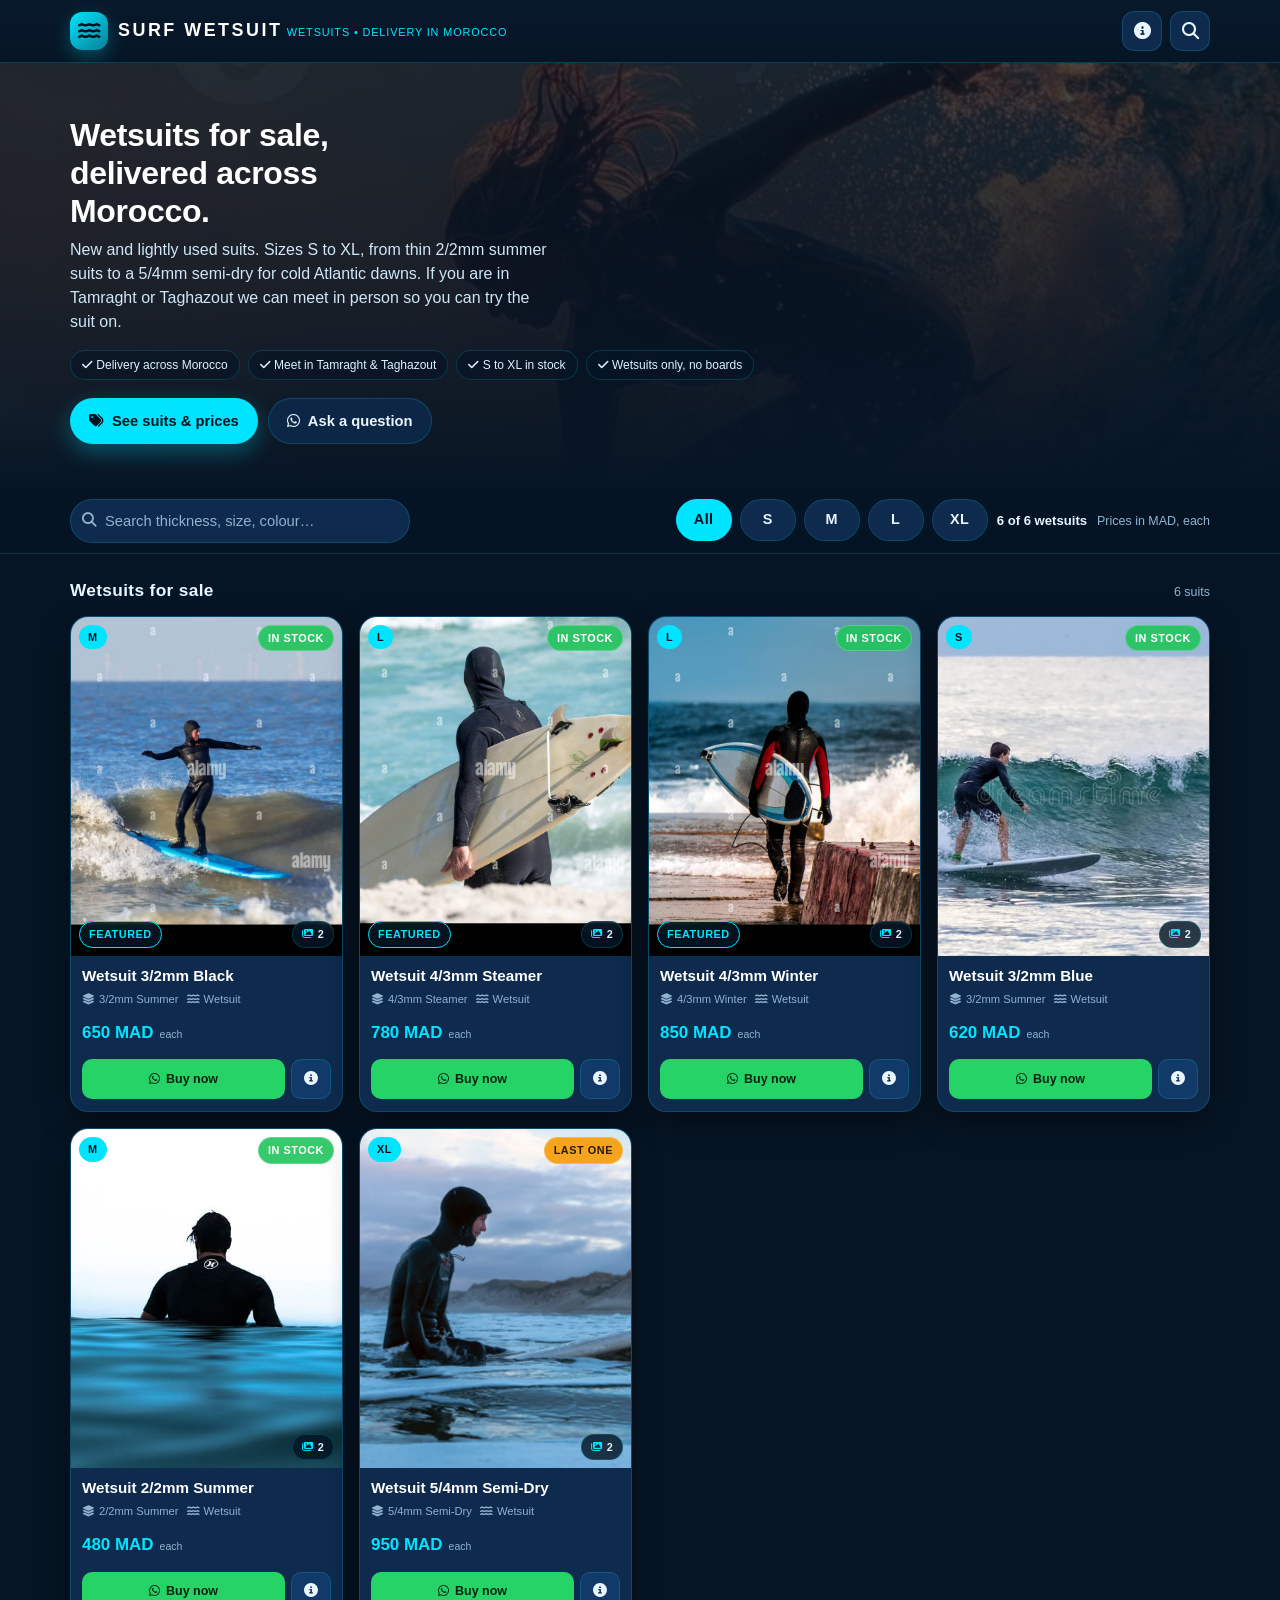
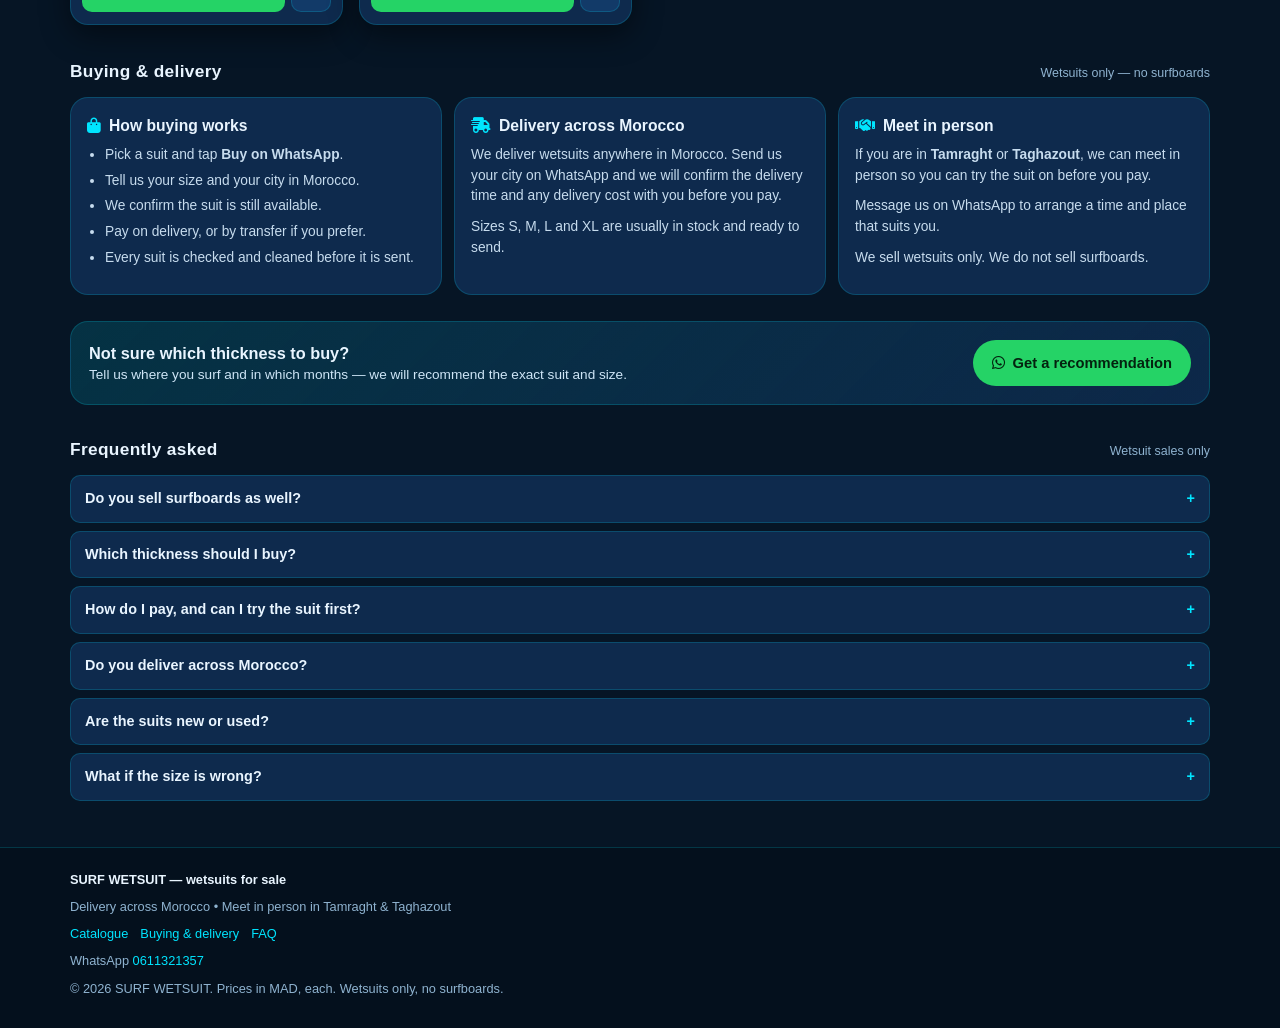
==== commit d7a6fceb: "Add second photo per product; keep lightbox arrows within one product" ====
--- a/index.html
+++ b/index.html
@@ -61,7 +61,12 @@
   ADDING A PRODUCT BY HAND (2 minutes)
       1. Copy any file in content/products/ and rename it, e.g. wetsuit-6-new.md
       2. Edit the lines between the two  ---  marks (name, size, price, stock, image)
-      3. Put your photo in images/uploads/ and point the "image:" line at it
+      3. Put your photo in images/uploads/ and point the "image:" line at it.
+         You can add a SECOND photo of the same suit: upload it too and add a
+         line   image2: "images/uploads/your-photo-2.jpg"   below "image:".
+         The card then shows a small "2" badge and the enlarged view lets the
+         customer step between the two photos with the arrows (left/right) or
+         by swiping. Leave image2 out and the suit simply has one photo.
       4. That is all. On the next deploy the build script regenerates
          content/products/index.json for you, so there is no list to update.
       5. Commit and push (or re-drag the folder onto https://app.netlify.com/drop)
@@ -302,13 +307,15 @@
   <div class="lightbox" id="lightbox" role="dialog" aria-modal="true" aria-labelledby="lightbox-title" aria-hidden="true">
     <div class="lightbox-top">
       <h3 id="lightbox-title">Wetsuit</h3>
+      <span class="lb-counter" id="lightbox-counter" aria-live="polite"></span>
       <button class="icon-btn" id="lightbox-close" type="button" aria-label="Close photo"><i class="fa-solid fa-xmark" aria-hidden="true"></i></button>
     </div>
     <div class="lightbox-stage">
       <img id="lightbox-image" src="" alt="">
-      <button class="lb-nav lb-prev" id="lb-prev" type="button" aria-label="Previous wetsuit"><i class="fa-solid fa-chevron-left" aria-hidden="true"></i></button>
-      <button class="lb-nav lb-next" id="lb-next" type="button" aria-label="Next wetsuit"><i class="fa-solid fa-chevron-right" aria-hidden="true"></i></button>
-    </div>
+      <button class="lb-nav lb-prev" id="lb-prev" type="button" aria-label="Previous photo"><i class="fa-solid fa-chevron-left" aria-hidden="true"></i></button>
+      <button class="lb-nav lb-next" id="lb-next" type="button" aria-label="Next photo"><i class="fa-solid fa-chevron-right" aria-hidden="true"></i></button>
+    </div>
+    <div class="lb-dots" id="lightbox-dots" role="group" aria-label="Photos of this wetsuit"></div>
     <div class="lightbox-bottom">
       <div class="lb-text">
         <p class="lb-meta" id="lightbox-meta"></p>
--- a/css/style.css
+++ b/css/style.css
@@ -321,7 +321,12 @@
   background: var(--accent);
   border-color: var(--accent);
   color: #04121f;
-  box-shadow: 0 6px 16px rgba(0, 229, 255, 0.28);
+  /* Deliberately NO outer box-shadow here. A blurred, offset shadow
+     (e.g. 0 6px 16px rgba(0,229,255,.28)) bleeds outside the pill and reads
+     as a fuzzy halo floating around the active chip. The solid accent fill
+     already marks the selection, so the highlight stops exactly at the
+     button's own edge. */
+  box-shadow: none;
 }
 
 .result-line {
@@ -454,6 +459,26 @@
   border: 1px solid var(--accent);
   color: var(--accent);
 }
+
+/* Photo counter shown on a card only when the suit has more than one photo. */
+.photo-count {
+  position: absolute;
+  right: 8px;
+  bottom: 8px;
+  display: inline-flex;
+  align-items: center;
+  gap: 5px;
+  background: rgba(6, 21, 37, 0.82);
+  border: 1px solid var(--line);
+  color: #dff2ff;
+  letter-spacing: 0.02em;
+}
+
+.photo-count i { font-size: 0.62rem; color: var(--accent); }
+
+/* A suit with two photos shows the photo-count badge instead of the magnifier,
+   so the two never sit on top of each other. */
+.product-media.has-multi::after { display: none; }
 
 .card-body {
   display: flex;
@@ -665,7 +690,7 @@
   backdrop-filter: blur(3px);
 }
 
-.lightbox.is-open { display: grid; grid-template-rows: auto 1fr auto; }
+.lightbox.is-open { display: grid; grid-template-rows: auto 1fr auto auto; }
 
 .lightbox-top {
   display: flex;
@@ -676,6 +701,45 @@
 }
 
 .lightbox-top h3 { margin: 0; font-size: 0.95rem; flex: 1 1 auto; }
+
+.lb-counter {
+  flex: 0 0 auto;
+  font-size: 0.74rem;
+  font-weight: 700;
+  letter-spacing: 0.06em;
+  color: var(--accent);
+  border: 1px solid var(--line);
+  border-radius: 999px;
+  padding: 3px 10px;
+}
+
+.lb-counter:empty { display: none; }
+
+/* Small dots under the photo in the lightbox: one per photo of this suit. */
+.lb-dots {
+  display: flex;
+  justify-content: center;
+  gap: 8px;
+  padding: 0 14px 8px;
+}
+
+.lb-dots:empty { display: none; }
+
+.lb-dot {
+  width: 10px; height: 10px;
+  padding: 0;
+  border-radius: 50%;
+  border: 1px solid var(--accent);
+  background: transparent;
+  opacity: 0.5;
+}
+
+.lb-dot.is-active { background: var(--accent); opacity: 1; }
+
+/* A suit with a single photo has nothing to step through, so hide the arrows
+   and the dots — there is no other photo of THAT suit to show. */
+.lightbox.is-single .lb-nav,
+.lightbox.is-single .lb-dots { display: none; }
 
 .lightbox-stage {
   display: grid;
